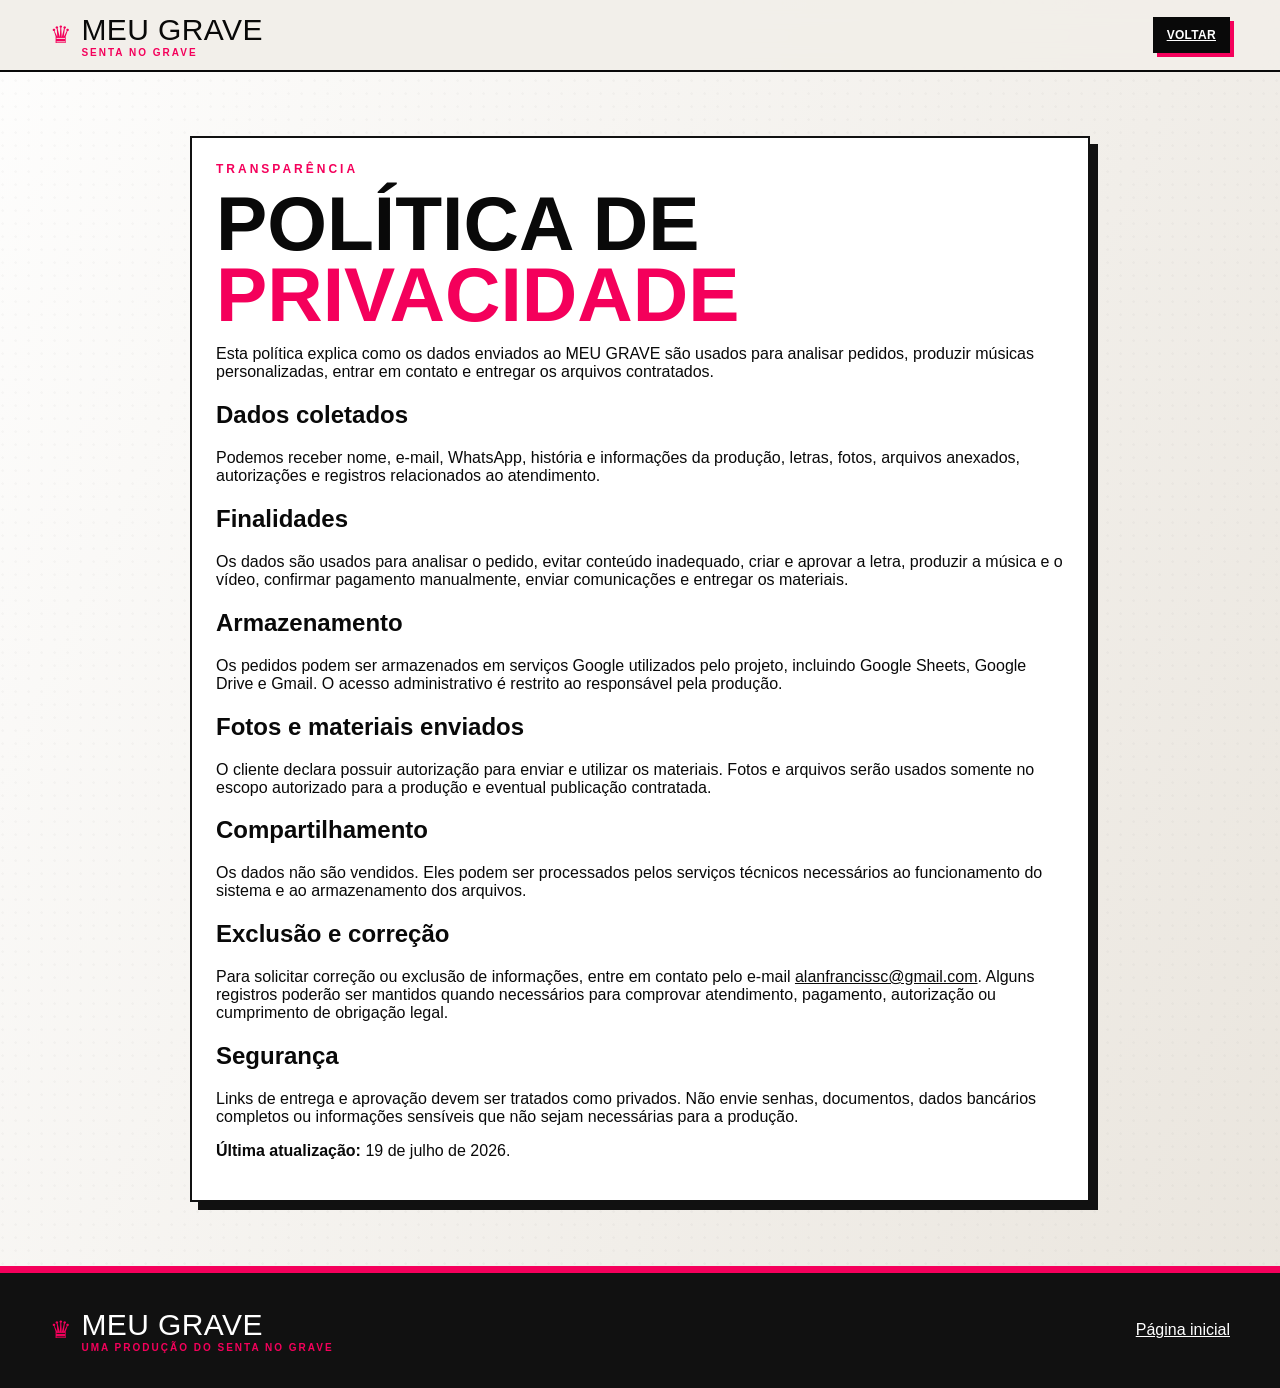
==== privacidade.html @ 34d6a8c2 "Add files via upload" ====
<!DOCTYPE html>
<html lang="pt-BR">
<head>
  <meta charset="utf-8">
  <meta name="viewport" content="width=device-width, initial-scale=1">
  <title>Política de Privacidade — MEU GRAVE</title>
  <meta name="description" content="Política de privacidade do serviço MEU GRAVE.">
  <link rel="icon" href="assets/favicon.svg" type="image/svg+xml">
  <link rel="stylesheet" href="assets/styles.css">
</head>
<body>
<header class="topbar"><div class="shell topbar-inner"><a class="brand" href="index.html" style="text-decoration:none"><span class="crown">♛</span><div>MEU GRAVE<small>Senta no Grave</small></div></a><a class="btn small" href="index.html">Voltar</a></div></header>
<main class="section"><div class="shell panel" style="max-width:900px">
<div class="kicker">Transparência</div><h1 class="section-title">Política de <span class="pink">privacidade</span></h1>
<p>Esta política explica como os dados enviados ao MEU GRAVE são usados para analisar pedidos, produzir músicas personalizadas, entrar em contato e entregar os arquivos contratados.</p>
<h2>Dados coletados</h2><p>Podemos receber nome, e-mail, WhatsApp, história e informações da produção, letras, fotos, arquivos anexados, autorizações e registros relacionados ao atendimento.</p>
<h2>Finalidades</h2><p>Os dados são usados para analisar o pedido, evitar conteúdo inadequado, criar e aprovar a letra, produzir a música e o vídeo, confirmar pagamento manualmente, enviar comunicações e entregar os materiais.</p>
<h2>Armazenamento</h2><p>Os pedidos podem ser armazenados em serviços Google utilizados pelo projeto, incluindo Google Sheets, Google Drive e Gmail. O acesso administrativo é restrito ao responsável pela produção.</p>
<h2>Fotos e materiais enviados</h2><p>O cliente declara possuir autorização para enviar e utilizar os materiais. Fotos e arquivos serão usados somente no escopo autorizado para a produção e eventual publicação contratada.</p>
<h2>Compartilhamento</h2><p>Os dados não são vendidos. Eles podem ser processados pelos serviços técnicos necessários ao funcionamento do sistema e ao armazenamento dos arquivos.</p>
<h2>Exclusão e correção</h2><p>Para solicitar correção ou exclusão de informações, entre em contato pelo e-mail <a href="mailto:alanfrancissc@gmail.com">alanfrancissc@gmail.com</a>. Alguns registros poderão ser mantidos quando necessários para comprovar atendimento, pagamento, autorização ou cumprimento de obrigação legal.</p>
<h2>Segurança</h2><p>Links de entrega e aprovação devem ser tratados como privados. Não envie senhas, documentos, dados bancários completos ou informações sensíveis que não sejam necessárias para a produção.</p>
<p><strong>Última atualização:</strong> 19 de julho de 2026.</p>
</div></main>
<footer class="footer"><div class="shell footer-grid"><div class="brand"><span class="crown">♛</span><div>MEU GRAVE<small>Uma produção do Senta no Grave</small></div></div><a href="index.html">Página inicial</a></div></footer>
</body></html>
---- assets/styles.css ----
:root{
  --ink:#090909;
  --paper:#f2efe9;
  --paper-2:#fffdfa;
  --pink:#f4005b;
  --pink-2:#ff6b9e;
  --gray:#8f8f8f;
  --line:#181818;
  --ok:#087f5b;
  --warn:#b66a00;
  --danger:#b42318;
  --shadow:8px 8px 0 #111;
}
*{box-sizing:border-box}
html{scroll-behavior:smooth}
body{
  margin:0;
  color:var(--ink);
  background:
    radial-gradient(circle at 20% 20%,rgba(0,0,0,.025) 0 1px,transparent 1.5px) 0 0/13px 13px,
    linear-gradient(115deg,rgba(255,255,255,.9),rgba(232,227,219,.85)),
    var(--paper);
  font-family:Arial,Helvetica,sans-serif;
}
a{color:inherit}
button,input,select,textarea{font:inherit}
button{cursor:pointer}
.shell{width:min(1180px,calc(100% - 28px));margin:0 auto}
.brand{
  display:inline-flex;align-items:center;gap:9px;
  font-family:Impact,Haettenschweiler,'Arial Narrow Bold',sans-serif;
  font-size:30px;letter-spacing:.4px;text-transform:uppercase
}
.brand .crown{color:var(--pink);font-size:24px}
.brand small{
  display:block;font-family:Arial,sans-serif;font-size:10px;
  letter-spacing:2px;color:var(--pink);font-weight:900
}
.topbar{
  position:sticky;top:0;z-index:20;background:rgba(242,239,233,.94);
  backdrop-filter:blur(12px);border-bottom:2px solid var(--ink)
}
.topbar-inner{min-height:70px;display:flex;align-items:center;justify-content:space-between;gap:20px}
.nav{display:flex;align-items:center;gap:18px;font-weight:800;font-size:13px;text-transform:uppercase}
.nav a{text-decoration:none}
.nav a:hover{color:var(--pink)}
.btn{
  border:2px solid var(--ink);background:var(--ink);color:#fff;
  padding:13px 18px;font-weight:900;text-transform:uppercase;
  letter-spacing:.3px;box-shadow:4px 4px 0 var(--pink);
  transition:.16s transform,.16s box-shadow
}
.btn:hover{transform:translate(2px,2px);box-shadow:2px 2px 0 var(--pink)}
.btn.pink{background:var(--pink);box-shadow:4px 4px 0 var(--ink)}
.btn.light{background:#fff;color:#111}
.btn.ghost{background:transparent;color:#111;box-shadow:none}
.btn.danger{background:var(--danger);box-shadow:4px 4px 0 #111}
.btn.ok{background:var(--ok);box-shadow:4px 4px 0 #111}
.btn.small{padding:9px 12px;font-size:12px}
.hero{padding:48px 0 58px;border-bottom:3px solid var(--ink);overflow:hidden}
.hero-grid{display:grid;grid-template-columns:1.08fr .92fr;align-items:center;gap:38px}
.kicker{
  color:var(--pink);font-size:12px;font-weight:900;letter-spacing:3px;
  text-transform:uppercase;margin-bottom:12px
}
.display{
  margin:0;font-family:Impact,Haettenschweiler,'Arial Narrow Bold',sans-serif;
  font-size:clamp(64px,10vw,144px);line-height:.82;letter-spacing:-2px;
  text-transform:uppercase
}
.display .pink{color:var(--pink)}
.lead{font-size:20px;line-height:1.5;max-width:680px}
.hero-actions{display:flex;flex-wrap:wrap;gap:12px;margin-top:24px}
.impact-rule{
  margin-top:28px;background:#111;color:#fff;padding:10px 14px;
  font-family:Impact,Haettenschweiler,'Arial Narrow Bold',sans-serif;
  text-transform:uppercase;font-size:22px;letter-spacing:.5px
}
.impact-rule span{color:var(--pink)}
.speaker-stage{position:relative;min-height:440px;display:grid;place-items:center}
.speaker-stage:before{
  content:"";position:absolute;inset:12% 3% 8% 3%;
  background:repeating-linear-gradient(135deg,transparent 0 16px,rgba(244,0,91,.18) 16px 19px);
  transform:skew(-4deg);border:3px solid var(--pink)
}
.speaker{
  width:min(390px,78vw);aspect-ratio:1;border-radius:50%;
  position:relative;z-index:2;
  background:
    radial-gradient(circle at 42% 37%,#3a3a3a 0 4%,#101010 5% 24%,#2b2b2b 25% 28%,#090909 29% 54%,#292929 55% 61%,#090909 62% 69%,#f4005b 70% 72%,#111 73% 78%,#444 79% 82%,#111 83%);
  box-shadow:0 0 0 10px #111,0 0 0 14px var(--pink),22px 28px 0 rgba(0,0,0,.18);
  transform:rotate(-9deg)
}
.speaker:after{
  content:"MEU\A GRAVE";white-space:pre;text-align:center;
  position:absolute;inset:34%;display:grid;place-items:center;
  color:#fff;font-family:Impact,Haettenschweiler,'Arial Narrow Bold',sans-serif;
  line-height:.82;font-size:clamp(28px,5vw,54px);text-shadow:3px 3px 0 var(--pink)
}
.section{padding:64px 0}
.section.dark{background:#0c0c0c;color:#fff}
.section-title{
  margin:0 0 8px;font-family:Impact,Haettenschweiler,'Arial Narrow Bold',sans-serif;
  font-size:clamp(42px,6vw,82px);line-height:.92;text-transform:uppercase
}
.section-title .pink{color:var(--pink)}
.section-subtitle{max-width:760px;font-size:17px;line-height:1.55;margin:0 0 30px}
.cards{display:grid;grid-template-columns:repeat(4,1fr);gap:18px}
.card{
  background:var(--paper-2);border:2px solid var(--ink);padding:22px;
  box-shadow:6px 6px 0 var(--ink);position:relative
}
.card.featured{border-color:var(--pink);box-shadow:7px 7px 0 var(--pink)}
.card .tag{
  display:inline-block;background:#111;color:#fff;padding:6px 8px;
  font-size:10px;font-weight:900;text-transform:uppercase;letter-spacing:1px
}
.card h3{
  font-family:Impact,Haettenschweiler,'Arial Narrow Bold',sans-serif;
  font-size:30px;text-transform:uppercase;margin:14px 0 5px;line-height:1
}
.price{
  font-family:Impact,Haettenschweiler,'Arial Narrow Bold',sans-serif;
  color:var(--pink);font-size:44px;margin:12px 0
}
.card ul{padding-left:18px;line-height:1.55;font-size:14px}
.steps{display:grid;grid-template-columns:repeat(5,1fr);gap:14px;counter-reset:steps}
.step{
  border-top:6px solid var(--pink);background:#fff;color:#111;padding:18px;
  min-height:180px;counter-increment:steps
}
.step:before{
  content:counter(steps,decimal-leading-zero);
  font-family:Impact,Haettenschweiler,'Arial Narrow Bold',sans-serif;
  font-size:42px;color:var(--pink)
}
.step h3{font-size:16px;text-transform:uppercase}
.form-wrap{
  display:grid;grid-template-columns:.72fr 1.28fr;gap:28px;align-items:start
}
.panel{background:#fff;border:2px solid #111;box-shadow:var(--shadow);padding:24px}
.panel.dark-panel{background:#111;color:#fff}
.field{margin-bottom:17px}
.field label{display:block;font-size:12px;text-transform:uppercase;font-weight:900;letter-spacing:.7px;margin-bottom:7px}
.field input,.field select,.field textarea{
  width:100%;border:2px solid #111;background:#fff;padding:12px;color:#111
}
.field textarea{min-height:120px;resize:vertical}
.grid-2{display:grid;grid-template-columns:1fr 1fr;gap:14px}
.check{
  display:flex;align-items:flex-start;gap:10px;margin:14px 0;
  line-height:1.45;font-size:13px
}
.check input{margin-top:3px;min-width:18px;height:18px}
.notice{padding:14px;border-left:6px solid var(--pink);background:#f5f1eb;line-height:1.5}
.notice.dark-notice{background:#1d1d1d;color:#fff}
.status{padding:12px;margin:12px 0;border:2px solid #111;background:#fff}
.status.ok{border-color:var(--ok);color:var(--ok)}
.status.error{border-color:var(--danger);color:var(--danger)}
.hidden{display:none!important}
.loading{opacity:.6;pointer-events:none}
.order-success{grid-column:1/-1;text-align:center;padding:clamp(28px,6vw,64px)}
.order-success h3{font-family:Impact,Haettenschweiler,'Arial Narrow Bold',sans-serif;font-size:clamp(42px,7vw,82px);line-height:.95;text-transform:uppercase;margin:8px 0 18px}
.success-mark{width:82px;height:82px;margin:0 auto 18px;border-radius:50%;display:grid;place-items:center;background:var(--ok);color:#fff;border:4px solid #111;box-shadow:6px 6px 0 var(--pink);font-size:46px;font-weight:900}
.footer{background:#111;color:#fff;border-top:7px solid var(--pink);padding:35px 0}
.footer-grid{display:grid;grid-template-columns:1fr auto;gap:30px;align-items:center}
.faq details{background:#fff;border:2px solid #111;padding:16px;margin:10px 0}
.faq summary{font-weight:900;text-transform:uppercase;cursor:pointer}
.admin-layout{display:grid;grid-template-columns:320px 1fr;min-height:calc(100vh - 72px)}
.admin-sidebar{border-right:2px solid #111;background:#eee9e1;padding:18px;overflow:auto}
.admin-main{padding:22px;min-width:0}
.toolbar{display:flex;flex-wrap:wrap;gap:10px;margin-bottom:16px}
.order-list{display:flex;flex-direction:column;gap:10px}
.order-item{
  width:100%;text-align:left;background:#fff;border:2px solid #111;padding:13px;
  box-shadow:3px 3px 0 #111
}
.order-item.active{border-color:var(--pink);box-shadow:3px 3px 0 var(--pink)}
.order-item small{display:block;color:#555;margin-top:4px}
.badge{
  display:inline-block;padding:5px 8px;background:#111;color:#fff;
  font-size:10px;font-weight:900;text-transform:uppercase
}
.badge.pink{background:var(--pink)}
.detail-grid{display:grid;grid-template-columns:1fr 1fr;gap:18px}
.meta{display:grid;grid-template-columns:160px 1fr;border-top:1px solid #ccc}
.meta div{padding:9px;border-bottom:1px solid #ccc}
.meta div:nth-child(odd){font-weight:900;background:#f5f2ed}
.actions{display:flex;flex-wrap:wrap;gap:9px;margin:16px 0}
.tabs{display:flex;flex-wrap:wrap;gap:8px;margin-bottom:18px}
.tab{border:2px solid #111;background:#fff;padding:10px 14px;font-weight:900}
.tab.active{background:#111;color:#fff;border-bottom-color:var(--pink)}
.tab-pane{display:none}
.tab-pane.active{display:block}
.prompt-card{position:relative}
.prompt-card-main{border:3px solid #111;box-shadow:10px 10px 0 var(--pink)}
.prompt-card-main pre.prompt{max-height:620px}
pre.prompt{
  white-space:pre-wrap;background:#111;color:#fff;padding:18px;
  border-left:6px solid var(--pink);max-height:420px;overflow:auto
}
.delivery-hero{text-align:center;padding:50px 0 25px}
.delivery-cover{
  width:min(650px,100%);aspect-ratio:16/9;object-fit:cover;
  border:3px solid #111;box-shadow:10px 10px 0 var(--pink)
}
.media-frame{
  width:100%;height:420px;border:3px solid #111;background:#111
}
.lyrics{
  white-space:pre-wrap;font-size:17px;line-height:1.75;
  background:#fff;border:2px solid #111;padding:24px
}
.gallery{display:grid;grid-template-columns:repeat(3,1fr);gap:12px}
.gallery img{width:100%;aspect-ratio:1;object-fit:cover;border:2px solid #111}
.empty{padding:28px;text-align:center;border:2px dashed #777;background:#fff}
@media(max-width:980px){
  .cards{grid-template-columns:repeat(2,1fr)}
  .steps{grid-template-columns:repeat(2,1fr)}
  .hero-grid,.form-wrap{grid-template-columns:1fr}
  .speaker-stage{min-height:360px}
  .admin-layout{grid-template-columns:1fr}
  .admin-sidebar{border-right:0;border-bottom:2px solid #111;max-height:420px}
}
@media(max-width:640px){
  .shell{width:min(100% - 20px,1180px)}
  .nav a:not(.btn){display:none}
  .brand{font-size:24px}
  .display{font-size:68px}
  .lead{font-size:17px}
  .speaker-stage{min-height:300px}
  .speaker{width:260px}
  .cards,.steps,.grid-2,.detail-grid,.footer-grid,.gallery{grid-template-columns:1fr}
  .section{padding:46px 0}
  .panel{padding:17px;box-shadow:5px 5px 0 #111}
  .media-frame{height:260px}
  .meta{grid-template-columns:1fr}
  .meta div:nth-child(odd){border-bottom:0;padding-bottom:3px}
  .meta div:nth-child(even){padding-top:3px}
}

/* GitHub Pages bridge */
.bridge-frame{position:fixed;width:1px;height:1px;left:-9999px;top:-9999px;border:0;opacity:0;pointer-events:none}
.backend-warning{margin:16px 0;padding:14px;border:2px solid var(--warn);background:#fff7e6;color:#7a4500}
.file-note{font-size:12px;color:#555;margin-top:5px}
body.submitting:after{content:"";position:fixed;inset:0;background:rgba(9,9,9,.45);z-index:9998;backdrop-filter:blur(2px)}
body.submitting:before{content:"ENVIANDO SEU PEDIDO...";position:fixed;z-index:9999;left:50%;top:50%;transform:translate(-50%,-50%);background:#fff;border:3px solid #111;box-shadow:8px 8px 0 var(--pink);padding:22px 30px;font-family:Impact,Haettenschweiler,'Arial Narrow Bold',sans-serif;font-size:24px;letter-spacing:1px;text-align:center}
@media(max-width:640px){body.submitting:before{width:calc(100% - 40px);font-size:20px}}
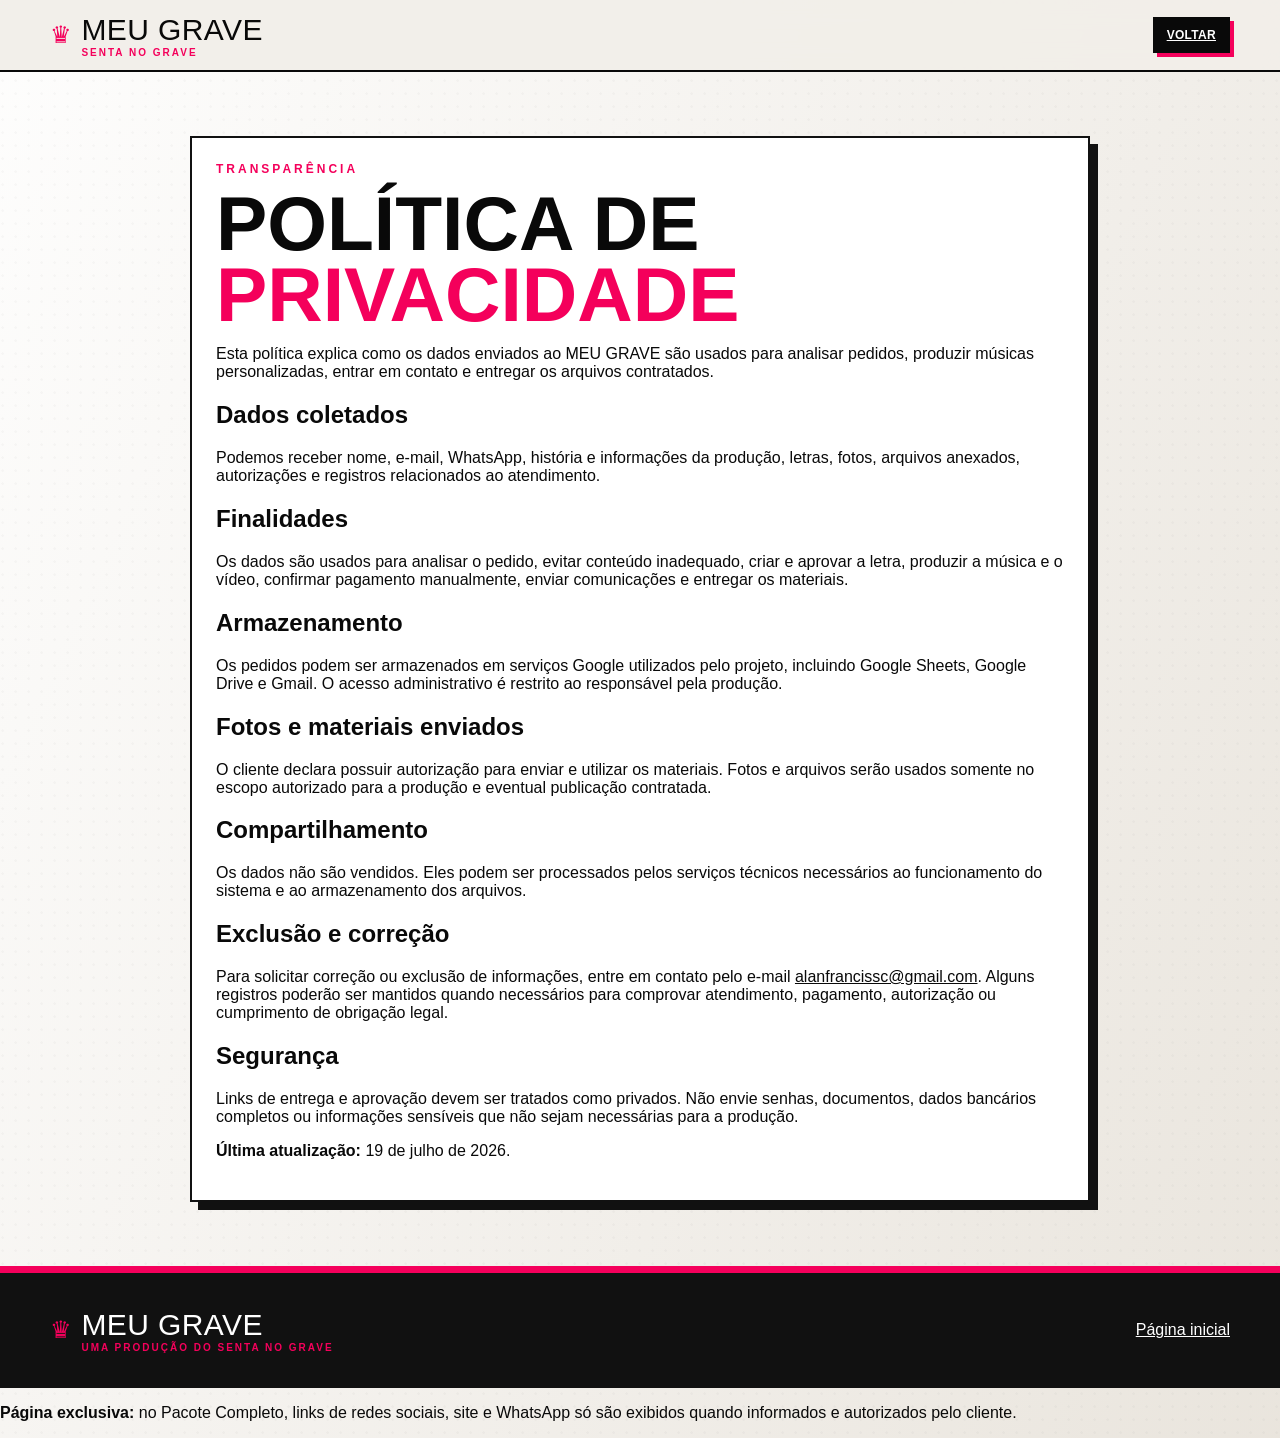
==== commit c5b2979c: "Add files via upload" ====
--- a/privacidade.html
+++ b/privacidade.html
@@ -23,4 +23,5 @@
 <p><strong>Última atualização:</strong> 19 de julho de 2026.</p>
 </div></main>
 <footer class="footer"><div class="shell footer-grid"><div class="brand"><span class="crown">♛</span><div>MEU GRAVE<small>Uma produção do Senta no Grave</small></div></div><a href="index.html">Página inicial</a></div></footer>
+<p><strong>Página exclusiva:</strong> no Pacote Completo, links de redes sociais, site e WhatsApp só são exibidos quando informados e autorizados pelo cliente.</p>
 </body></html>
--- a/assets/styles.css
+++ b/assets/styles.css
@@ -124,6 +124,22 @@
   color:var(--pink);font-size:44px;margin:12px 0
 }
 .card ul{padding-left:18px;line-height:1.55;font-size:14px}
+
+.card.on-sale{overflow:hidden;border-color:#111;box-shadow:7px 7px 0 var(--pink)}
+.offer-ribbon{display:flex;align-items:center;justify-content:space-between;gap:10px;background:#111;color:#fff;margin:-22px -22px 16px;padding:10px 12px;border-bottom:4px solid var(--pink);text-transform:uppercase;font-weight:900;letter-spacing:.7px}
+.offer-ribbon strong{background:var(--pink);color:#fff;padding:5px 8px;font-size:18px;white-space:nowrap}
+.price-block{margin:12px 0 15px}
+.old-price{font-size:12px;font-weight:900;text-transform:uppercase;color:#666;text-decoration:line-through;text-decoration-thickness:2px}
+.price-block .price{margin:2px 0 3px}
+.savings{display:inline-block;background:#111;color:#fff;padding:5px 8px;font-size:11px;font-weight:900;text-transform:uppercase}
+.offer-note{display:block;margin-top:7px;color:var(--pink);font-size:10px;font-weight:900;text-transform:uppercase;letter-spacing:.5px}
+.offer-admin-preview{border:2px dashed #999;padding:12px;background:#fff;line-height:1.45}
+.offer-admin-preview.active{border-style:solid;border-color:#111;background:#111;color:#fff}
+.offer-admin-preview strong{display:block;color:var(--pink);font-family:Impact,Haettenschweiler,'Arial Narrow Bold',sans-serif;font-size:34px;margin:4px 0}
+.offer-admin-preview small{display:block;font-weight:800;text-transform:uppercase}
+.offer-preview-label{font-weight:900;text-transform:uppercase;letter-spacing:.8px}
+.offer-preview-discount{float:right;background:var(--pink);color:#fff;padding:3px 7px;font-weight:900}
+.offer-preview-old{text-decoration:line-through;margin-right:10px}
 .steps{display:grid;grid-template-columns:repeat(5,1fr);gap:14px;counter-reset:steps}
 .step{
   border-top:6px solid var(--pink);background:#fff;color:#111;padding:18px;
@@ -246,3 +262,20 @@
 body.submitting:after{content:"";position:fixed;inset:0;background:rgba(9,9,9,.45);z-index:9998;backdrop-filter:blur(2px)}
 body.submitting:before{content:"ENVIANDO SEU PEDIDO...";position:fixed;z-index:9999;left:50%;top:50%;transform:translate(-50%,-50%);background:#fff;border:3px solid #111;box-shadow:8px 8px 0 var(--pink);padding:22px 30px;font-family:Impact,Haettenschweiler,'Arial Narrow Bold',sans-serif;font-size:24px;letter-spacing:1px;text-align:center}
 @media(max-width:640px){body.submitting:before{width:calc(100% - 40px);font-size:20px}}
+
+.public-link-warning{background:#fff1c9;border:2px solid #d97706;border-left-width:7px;padding:14px;font-weight:800;color:#6d3d00;margin:18px 0}
+
+
+/* Página exclusiva hospedada no GitHub Pages */
+.delivery-public-page .delivery-hero{padding-top:54px}
+.delivery-public-page .delivery-cover{display:block;max-width:min(980px,100%);max-height:620px;object-fit:contain;margin:28px auto 0;background:#fff;border:2px solid #111;box-shadow:7px 7px 0 var(--pink)}
+.delivery-public-page .media-frame{width:100%;min-height:420px;border:0;background:#1b1b1b}
+.delivery-public-page .lyrics{white-space:pre-wrap;background:#fff;border:2px solid #111;padding:28px;line-height:1.7;box-shadow:6px 6px 0 #111}
+.delivery-public-page .gallery{display:grid;grid-template-columns:repeat(3,1fr);gap:16px}
+.delivery-public-page .gallery img{width:100%;aspect-ratio:4/3;object-fit:cover;border:2px solid #111;box-shadow:5px 5px 0 var(--pink)}
+.delivery-public-page .special-date-card{text-align:center;background:#111;color:#fff;border:3px solid var(--pink);padding:28px;margin:0 0 28px;box-shadow:8px 8px 0 #111}
+.delivery-public-page .date-label{color:var(--pink);font-size:14px;font-weight:900;letter-spacing:2px;text-transform:uppercase}
+.delivery-public-page .date-value{font-size:18px;margin-top:8px}
+.delivery-public-page .elapsed-time{font-family:Impact,Haettenschweiler,'Arial Narrow Bold',sans-serif;font-size:clamp(42px,7vw,82px);text-transform:uppercase;margin-top:12px}
+.delivery-public-page .elapsed-caption{text-transform:uppercase;font-weight:900;letter-spacing:1px}
+@media(max-width:760px){.delivery-public-page .media-frame{min-height:280px}.delivery-public-page .gallery{grid-template-columns:1fr}.delivery-public-page .delivery-cover{box-shadow:4px 4px 0 var(--pink)}}
